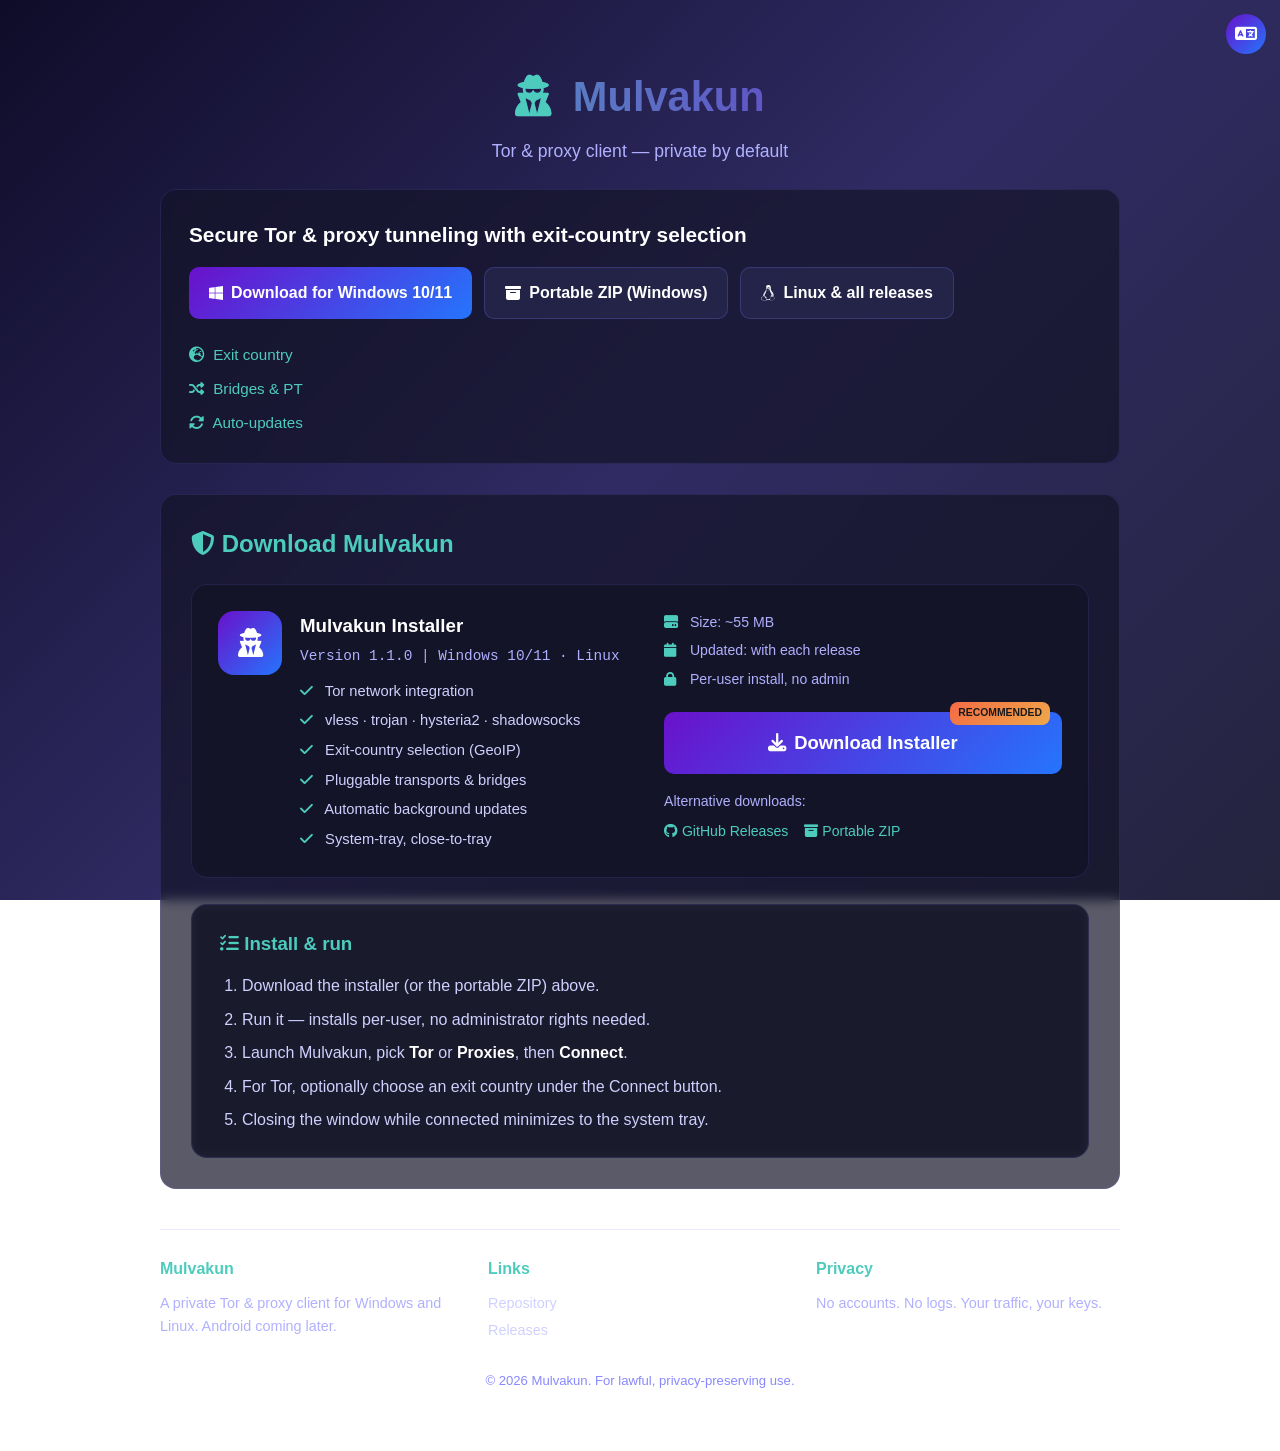
==== docs/index.html @ c649907e "Add files via upload" ====
<!DOCTYPE html>
<html lang="en">
<head>
    <meta charset="UTF-8">
    <meta name="viewport" content="width=device-width, initial-scale=1.0">
    <title>Mulvakun — Tor + Proxy VPN</title>
    <meta name="description" content="Mulvakun — a fast, private Tor and proxy client for Windows and Linux.">

    <!-- Google Translate -->
    <script type="text/javascript" src="https://translate.google.com/translate_a/element.js?cb=googleTranslateElementInit"></script>

    <link rel="stylesheet" href="https://cdnjs.cloudflare.com/ajax/libs/font-awesome/6.4.0/css/all.min.css">
    <link rel="stylesheet" href="css/style.css">

    <link rel="preconnect" href="https://translate.google.com">
    <link rel="preconnect" href="https://cdnjs.cloudflare.com">
</head>
<body>
    <!-- Google Translate widget -->
    <div class="translate-container">
        <div id="google_translate_element"></div>
        <button class="translate-btn" title="Translate / Переводчик">
            <i class="fas fa-language"></i>
        </button>
    </div>

    <div class="container">
        <header>
            <h1><i class="fas fa-user-secret"></i> Mulvakun</h1>
            <p class="subtitle">Tor &amp; proxy client — private by default</p>
        </header>

        <main>
            <!-- Download banner -->
            <div class="download-banner">
                <div class="banner-content">
                    <div class="banner-text">
                        <h3>Secure Tor &amp; proxy tunneling with exit-country selection</h3>
                        <div class="download-buttons">
                            <a class="dl-btn" href="https://github.com/Alehlomil/iusbdolsdbnojurbuisdkvnifhgu6rdsdbnfhn6e/releases/latest/download/mulvakun-setup.exe">
                                <i class="fab fa-windows"></i> Download for Windows 10/11
                            </a>
                            <a class="dl-btn secondary" href="https://github.com/Alehlomil/iusbdolsdbnojurbuisdkvnifhgu6rdsdbnfhn6e/releases/latest/download/mulvakun-portable.zip">
                                <i class="fas fa-box-archive"></i> Portable ZIP (Windows)
                            </a>
                            <a class="dl-btn secondary" href="https://github.com/Alehlomil/iusbdolsdbnojurbuisdkvnifhgu6rdsdbnfhn6e/releases">
                                <i class="fab fa-linux"></i> Linux &amp; all releases
                            </a>
                        </div>
                    </div>
                    <div class="banner-features">
                        <span><i class="fas fa-earth-europe"></i> Exit country</span>
                        <span><i class="fas fa-shuffle"></i> Bridges &amp; PT</span>
                        <span><i class="fas fa-rotate"></i> Auto-updates</span>
                    </div>
                </div>
            </div>

            <!-- Feature / download card -->
            <div class="download-section">
                <h2><i class="fas fa-shield-halved"></i> Download Mulvakun</h2>
                <div class="download-card">
                    <div class="app-info">
                        <div class="app-icon"><i class="fas fa-user-secret"></i></div>
                        <div class="app-details">
                            <h3>Mulvakun Installer</h3>
                            <div class="version">Version 1.1.0 | Windows 10/11 · Linux</div>
                            <ul class="feature-list">
                                <li><i class="fas fa-check"></i> Tor network integration</li>
                                <li><i class="fas fa-check"></i> vless · trojan · hysteria2 · shadowsocks</li>
                                <li><i class="fas fa-check"></i> Exit-country selection (GeoIP)</li>
                                <li><i class="fas fa-check"></i> Pluggable transports &amp; bridges</li>
                                <li><i class="fas fa-check"></i> Automatic background updates</li>
                                <li><i class="fas fa-check"></i> System-tray, close-to-tray</li>
                            </ul>
                        </div>
                    </div>
                    <div class="download-action">
                        <div class="file-info">
                            <span><i class="fas fa-hdd"></i> Size: ~55 MB</span>
                            <span><i class="fas fa-calendar"></i> Updated: with each release</span>
                            <span><i class="fas fa-lock"></i> Per-user install, no admin</span>
                        </div>
                        <a class="dl-btn big" href="https://github.com/Alehlomil/iusbdolsdbnojurbuisdkvnifhgu6rdsdbnfhn6e/releases/latest/download/mulvakun-setup.exe">
                            <i class="fas fa-download"></i> Download Installer
                            <span class="badge">RECOMMENDED</span>
                        </a>
                        <div class="alternative-downloads">
                            <span>Alternative downloads:</span>
                            <div class="alt-links">
                                <a href="https://github.com/Alehlomil/iusbdolsdbnojurbuisdkvnifhgu6rdsdbnfhn6e/releases"><i class="fab fa-github"></i> GitHub Releases</a>
                                <a href="https://github.com/Alehlomil/iusbdolsdbnojurbuisdkvnifhgu6rdsdbnfhn6e/releases/latest/download/mulvakun-portable.zip"><i class="fas fa-box-archive"></i> Portable ZIP</a>
                            </div>
                        </div>
                    </div>
                </div>

                <!-- Instructions -->
                <div class="instructions">
                    <h3><i class="fas fa-list-check"></i> Install &amp; run</h3>
                    <ol>
                        <li>Download the installer (or the portable ZIP) above.</li>
                        <li>Run it — installs per-user, no administrator rights needed.</li>
                        <li>Launch Mulvakun, pick <b>Tor</b> or <b>Proxies</b>, then <b>Connect</b>.</li>
                        <li>For Tor, optionally choose an exit country under the Connect button.</li>
                        <li>Closing the window while connected minimizes to the system tray.</li>
                    </ol>
                </div>
            </div>
        </main>

        <footer>
            <div class="footer-content">
                <div class="footer-section">
                    <h4>Mulvakun</h4>
                    <p>A private Tor &amp; proxy client for Windows and Linux. Android coming later.</p>
                </div>
                <div class="footer-section">
                    <h4>Links</h4>
                    <a href="https://github.com/Alehlomil/iusbdolsdbnojurbuisdkvnifhgu6rdsdbnfhn6e">Repository</a>
                    <a href="https://github.com/Alehlomil/iusbdolsdbnojurbuisdkvnifhgu6rdsdbnfhn6e/releases">Releases</a>
                </div>
                <div class="footer-section">
                    <h4>Privacy</h4>
                    <p>No accounts. No logs. Your traffic, your keys.</p>
                </div>
            </div>
            <div class="footer-bottom">
                <p>&copy; 2026 Mulvakun. For lawful, privacy-preserving use.</p>
            </div>
        </footer>
    </div>

    <script>
        function googleTranslateElementInit() {
            new google.translate.TranslateElement(
                { pageLanguage: 'en', layout: google.translate.TranslateElement.InlineLayout.SIMPLE },
                'google_translate_element');
        }
        document.querySelector('.translate-btn').addEventListener('click', function () {
            var el = document.getElementById('google_translate_element');
            el.style.display = (el.style.display === 'block') ? 'none' : 'block';
        });
    </script>
</body>
</html>
---- docs/css/style.css ----
/* Mulvakun landing page. Palette mirrors the sibling Tor-app site: deep-purple
   gradient background, teal (#4dccbd) + violet (#6a11cb/#2575fc) accents. */

* { margin: 0; padding: 0; box-sizing: border-box; }

body {
    font-family: 'Segoe UI', Tahoma, Geneva, Verdana, sans-serif;
    background: linear-gradient(135deg, #0f0c29 0%, #302b63 50%, #24243e 100%);
    background-attachment: fixed;
    color: #f0f0f0;
    min-height: 100vh;
    line-height: 1.6;
}

.container { max-width: 1000px; margin: 0 auto; padding: 24px 20px 60px; }

/* Header */
header { text-align: center; padding: 40px 0 24px; }
header h1 {
    font-size: 2.6rem;
    background: linear-gradient(90deg, #4dccbd, #6a11cb);
    -webkit-background-clip: text;
    background-clip: text;
    -webkit-text-fill-color: transparent;
    color: transparent;
}
header h1 i { -webkit-text-fill-color: #4dccbd; margin-right: 10px; }
.subtitle { color: #b0b0ff; font-size: 1.1rem; margin-top: 6px; }

/* Google Translate widget */
.translate-container { position: fixed; top: 14px; right: 14px; z-index: 999; display: flex; align-items: center; gap: 8px; }
#google_translate_element { display: none; background: rgba(20,20,40,0.95); padding: 6px; border-radius: 8px; }
.translate-btn {
    background: linear-gradient(135deg, #6a11cb 0%, #2575fc 100%);
    color: #fff; border: none; width: 40px; height: 40px; border-radius: 50%;
    cursor: pointer; font-size: 1.1rem;
}

/* Cards / panels shared look */
.download-banner, .download-section, .instructions, .download-card {
    background: rgba(20, 20, 40, 0.7);
    border: 1px solid rgba(120, 120, 255, 0.15);
    border-radius: 16px;
    backdrop-filter: blur(6px);
}

/* Download banner */
.download-banner { padding: 28px; margin-bottom: 30px; }
.banner-content { display: flex; justify-content: space-between; align-items: center; gap: 24px; flex-wrap: wrap; }
.banner-text h3 { color: #ffffff; font-size: 1.3rem; margin-bottom: 16px; }
.download-buttons { display: flex; flex-wrap: wrap; gap: 12px; }
.banner-features { display: flex; flex-direction: column; gap: 10px; color: #4dccbd; font-size: 0.95rem; }
.banner-features i { width: 20px; }

/* Buttons */
.dl-btn {
    display: inline-flex; align-items: center; gap: 8px;
    background: linear-gradient(135deg, #6a11cb 0%, #2575fc 100%);
    color: #fff; text-decoration: none;
    padding: 12px 20px; border-radius: 10px; font-weight: 600;
    transition: transform 0.15s ease, box-shadow 0.15s ease;
    position: relative;
}
.dl-btn:hover { transform: translateY(-2px); box-shadow: 0 8px 24px rgba(106,17,203,0.4); }
.dl-btn.secondary { background: rgba(40, 40, 80, 0.7); border: 1px solid rgba(120,120,255,0.25); }
.dl-btn.big { font-size: 1.15rem; padding: 16px 28px; width: 100%; justify-content: center; margin-top: 14px; }
.dl-btn .badge {
    position: absolute; top: -10px; right: 12px;
    background: linear-gradient(135deg, #f46b45 0%, #eea849 100%);
    color: #1a1a1a; font-size: 0.65rem; font-weight: 700;
    padding: 3px 8px; border-radius: 8px;
}

/* Section headings */
.download-section { padding: 30px; margin-bottom: 30px; }
.download-section > h2 { color: #4dccbd; margin-bottom: 20px; font-size: 1.5rem; }

/* Download card */
.download-card { display: flex; gap: 28px; padding: 26px; flex-wrap: wrap; }
.app-info { display: flex; gap: 18px; flex: 1 1 320px; }
.app-icon {
    width: 64px; height: 64px; flex-shrink: 0;
    display: flex; align-items: center; justify-content: center;
    font-size: 1.8rem; color: #fff;
    background: linear-gradient(135deg, #6a11cb 0%, #2575fc 100%);
    border-radius: 16px;
}
.app-details h3 { color: #fff; margin-bottom: 4px; }
.version { color: #b0b0ff; font-size: 0.9rem; margin-bottom: 12px; font-family: 'Courier New', monospace; }
.feature-list { list-style: none; display: grid; gap: 6px; }
.feature-list li { color: #d0d0ff; font-size: 0.92rem; }
.feature-list i { color: #4dccbd; margin-right: 8px; }

.download-action { flex: 1 1 300px; display: flex; flex-direction: column; }
.file-info { display: flex; flex-direction: column; gap: 6px; color: #b0b0ff; font-size: 0.88rem; margin-bottom: 8px; }
.file-info i { color: #4dccbd; margin-right: 6px; width: 16px; }

.alternative-downloads { margin-top: 16px; color: #b0b0ff; font-size: 0.88rem; }
.alt-links { display: flex; gap: 16px; margin-top: 8px; flex-wrap: wrap; }
.alt-links a { color: #4dccbd; text-decoration: none; }
.alt-links a:hover { text-decoration: underline; }

/* Instructions */
.instructions { padding: 24px 28px; margin-top: 26px; }
.instructions h3 { color: #4dccbd; margin-bottom: 14px; }
.instructions ol { padding-left: 22px; display: grid; gap: 8px; color: #d0d0ff; }
.instructions b { color: #fff; }

/* Footer */
footer { margin-top: 40px; border-top: 1px solid rgba(120,120,255,0.15); padding-top: 26px; }
.footer-content { display: flex; justify-content: space-between; gap: 24px; flex-wrap: wrap; }
.footer-section { flex: 1 1 220px; }
.footer-section h4 { color: #4dccbd; margin-bottom: 10px; }
.footer-section p { color: #b0b0ff; font-size: 0.9rem; }
.footer-section a { display: block; color: #d0d0ff; text-decoration: none; font-size: 0.9rem; margin-bottom: 4px; }
.footer-section a:hover { color: #4dccbd; }
.footer-bottom { text-align: center; color: #8888ff; font-size: 0.82rem; margin-top: 24px; }

@media (max-width: 640px) {
    header h1 { font-size: 2rem; }
    .banner-content { flex-direction: column; align-items: flex-start; }
}
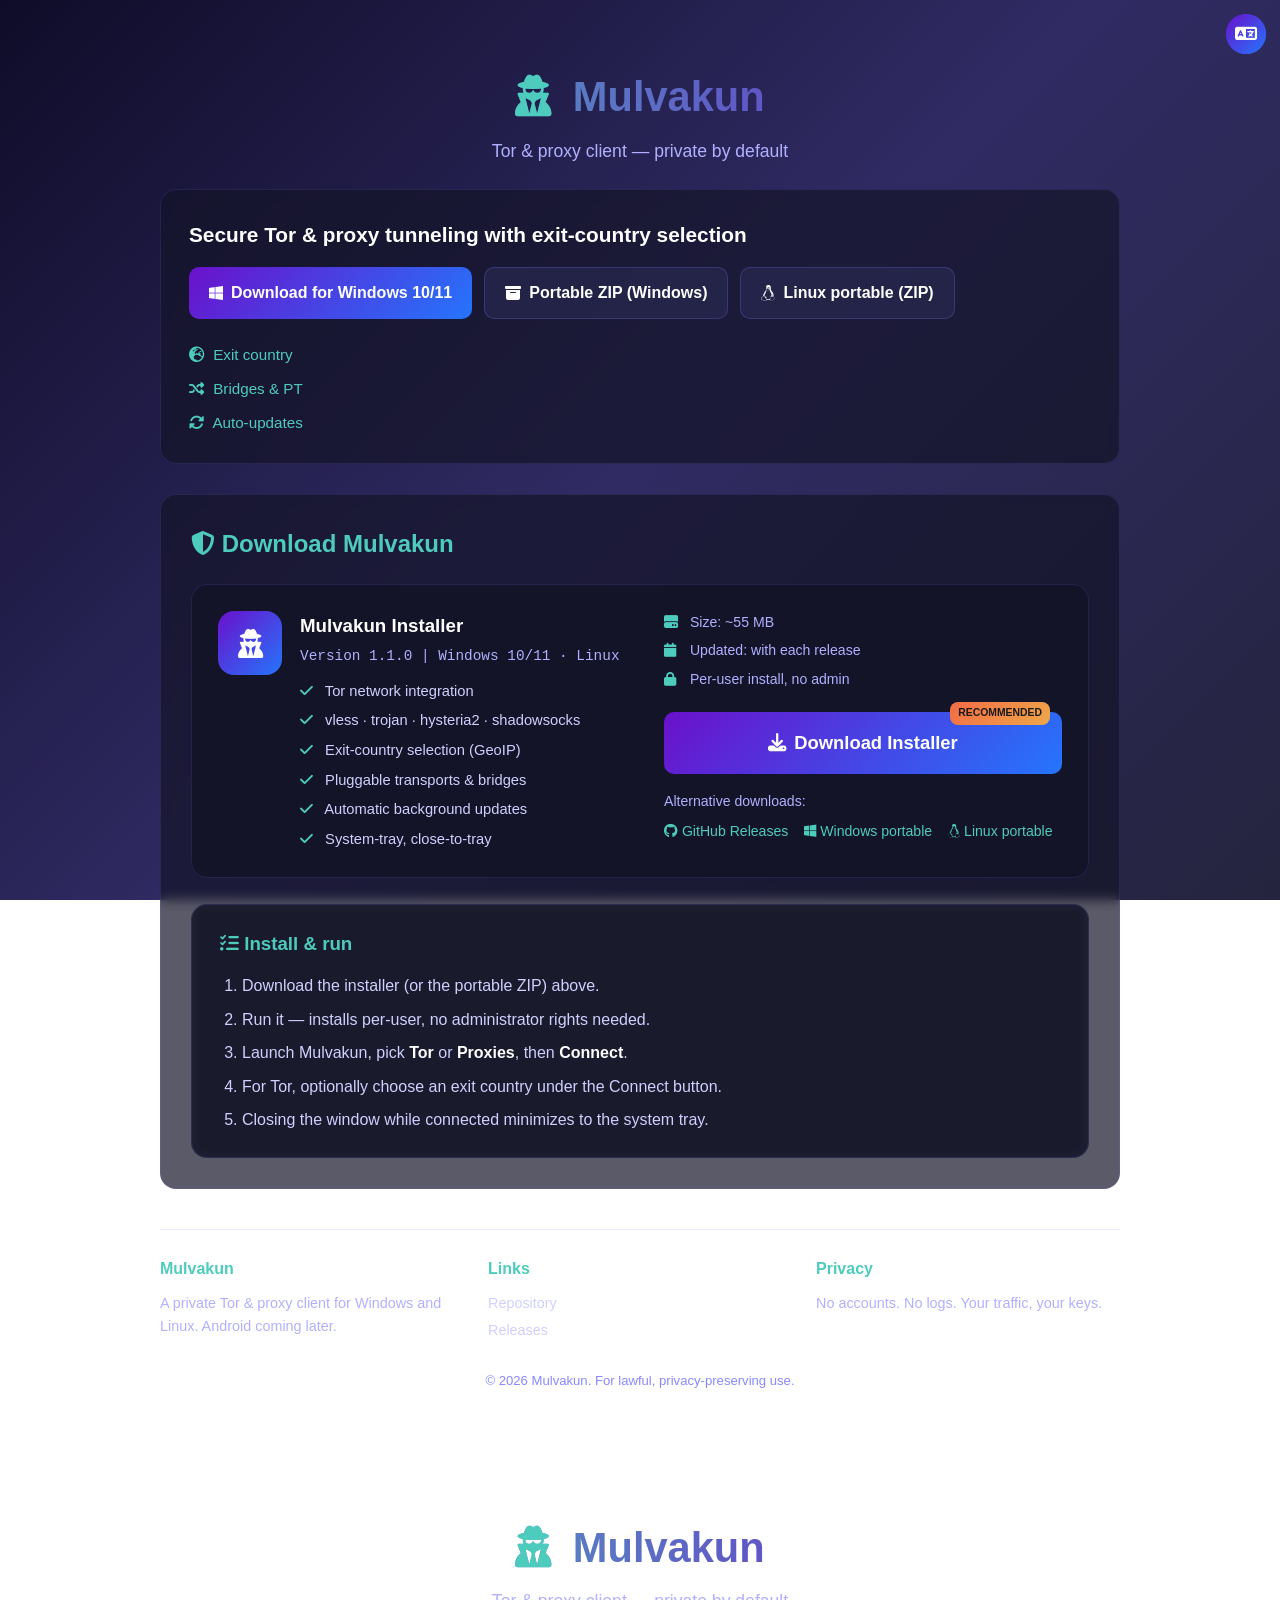
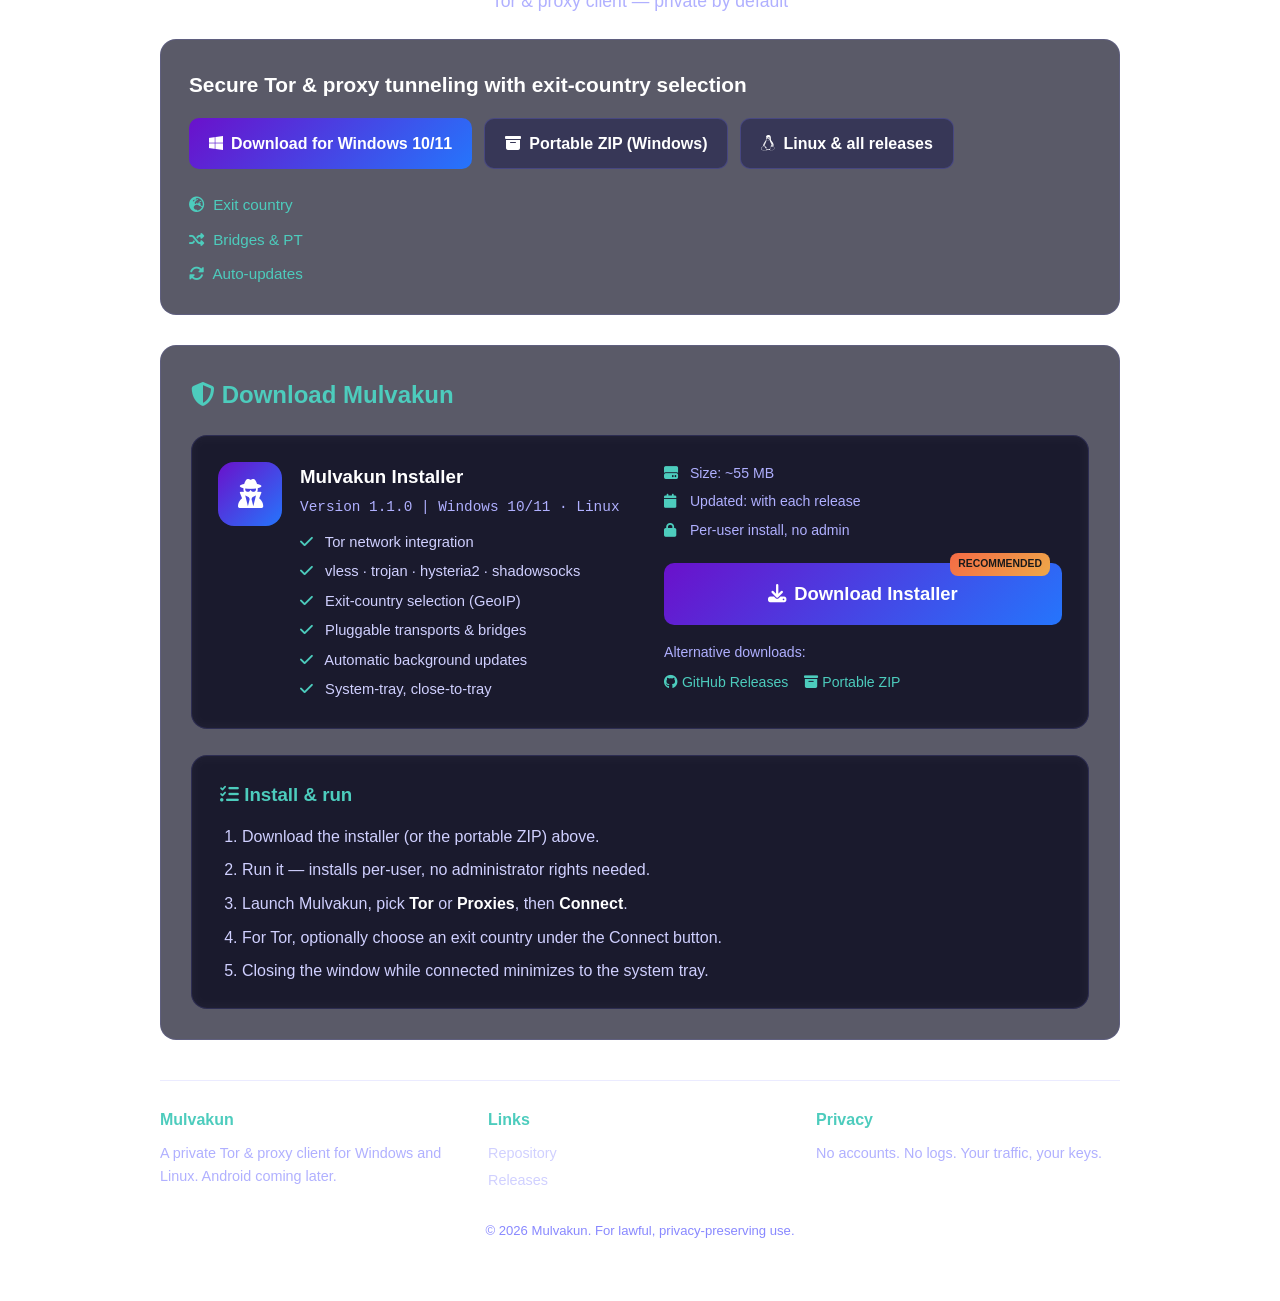
==== commit eee8a29b: "Update index.html" ====
--- a/docs/index.html
+++ b/docs/index.html
@@ -1,4 +1,12 @@
 <!DOCTYPE html>
+<html lang="en">
+<head>
+    <meta charset="UTF-8">
+    <meta name="viewport" content="width=device-width, initial-scale=1.0">
+    <title>Mulvakun — Tor + Proxy VPN</title>
+    <meta name="description" content="Mulvakun — a fast, private Tor and proxy client for Windows and Linux.">
+
+    <!-- Google Translate --><!DOCTYPE html>
 <html lang="en">
 <head>
     <meta charset="UTF-8">
@@ -37,14 +45,14 @@
                     <div class="banner-text">
                         <h3>Secure Tor &amp; proxy tunneling with exit-country selection</h3>
                         <div class="download-buttons">
-                            <a class="dl-btn" href="https://github.com/Alehlomil/iusbdolsdbnojurbuisdkvnifhgu6rdsdbnfhn6e/releases/latest/download/mulvakun-setup.exe">
+                            <a class="dl-btn" href="https://github.com/Alehlomil/jmhghngfbvvgbhnjmjhkjbnjkhgcfhghcfxhgjhjhfghjgjhghhxfghfhmvm-hmbn-mb-jhhhfghgxfvhb/releases/latest/download/mulvakun-setup.exe">
                                 <i class="fab fa-windows"></i> Download for Windows 10/11
                             </a>
-                            <a class="dl-btn secondary" href="https://github.com/Alehlomil/iusbdolsdbnojurbuisdkvnifhgu6rdsdbnfhn6e/releases/latest/download/mulvakun-portable.zip">
+                            <a class="dl-btn secondary" href="https://github.com/Alehlomil/jmhghngfbvvgbhnjmjhkjbnjkhgcfhghcfxhgjhjhfghjgjhghhxfghfhmvm-hmbn-mb-jhhhfghgxfvhb/releases/latest/download/mulvakun-portable-windows.zip">
                                 <i class="fas fa-box-archive"></i> Portable ZIP (Windows)
                             </a>
-                            <a class="dl-btn secondary" href="https://github.com/Alehlomil/iusbdolsdbnojurbuisdkvnifhgu6rdsdbnfhn6e/releases">
-                                <i class="fab fa-linux"></i> Linux &amp; all releases
+                            <a class="dl-btn secondary" href="https://github.com/Alehlomil/jmhghngfbvvgbhnjmjhkjbnjkhgcfhghcfxhgjhjhfghjgjhghhxfghfhmvm-hmbn-mb-jhhhfghgxfvhb/releases/latest/download/mulvakun-portable-linux.zip">
+                                <i class="fab fa-linux"></i> Linux portable (ZIP)
                             </a>
                         </div>
                     </div>
@@ -81,15 +89,16 @@
                             <span><i class="fas fa-calendar"></i> Updated: with each release</span>
                             <span><i class="fas fa-lock"></i> Per-user install, no admin</span>
                         </div>
-                        <a class="dl-btn big" href="https://github.com/Alehlomil/iusbdolsdbnojurbuisdkvnifhgu6rdsdbnfhn6e/releases/latest/download/mulvakun-setup.exe">
+                        <a class="dl-btn big" href="https://github.com/Alehlomil/jmhghngfbvvgbhnjmjhkjbnjkhgcfhghcfxhgjhjhfghjgjhghhxfghfhmvm-hmbn-mb-jhhhfghgxfvhb/releases/latest/download/mulvakun-setup.exe">
                             <i class="fas fa-download"></i> Download Installer
                             <span class="badge">RECOMMENDED</span>
                         </a>
                         <div class="alternative-downloads">
                             <span>Alternative downloads:</span>
                             <div class="alt-links">
-                                <a href="https://github.com/Alehlomil/iusbdolsdbnojurbuisdkvnifhgu6rdsdbnfhn6e/releases"><i class="fab fa-github"></i> GitHub Releases</a>
-                                <a href="https://github.com/Alehlomil/iusbdolsdbnojurbuisdkvnifhgu6rdsdbnfhn6e/releases/latest/download/mulvakun-portable.zip"><i class="fas fa-box-archive"></i> Portable ZIP</a>
+                                <a href="https://github.com/Alehlomil/jmhghngfbvvgbhnjmjhkjbnjkhgcfhghcfxhgjhjhfghjgjhghhxfghfhmvm-hmbn-mb-jhhhfghgxfvhb/releases"><i class="fab fa-github"></i> GitHub Releases</a>
+                                <a href="https://github.com/Alehlomil/jmhghngfbvvgbhnjmjhkjbnjkhgcfhghcfxhgjhjhfghjgjhghhxfghfhmvm-hmbn-mb-jhhhfghgxfvhb/releases/latest/download/mulvakun-portable-windows.zip"><i class="fab fa-windows"></i> Windows portable</a>
+                                <a href="https://github.com/Alehlomil/jmhghngfbvvgbhnjmjhkjbnjkhgcfhghcfxhgjhjhfghjgjhghhxfghfhmvm-hmbn-mb-jhhhfghgxfvhb/releases/latest/download/mulvakun-portable-linux.zip"><i class="fab fa-linux"></i> Linux portable</a>
                             </div>
                         </div>
                     </div>
@@ -117,8 +126,8 @@
                 </div>
                 <div class="footer-section">
                     <h4>Links</h4>
-                    <a href="https://github.com/Alehlomil/iusbdolsdbnojurbuisdkvnifhgu6rdsdbnfhn6e">Repository</a>
-                    <a href="https://github.com/Alehlomil/iusbdolsdbnojurbuisdkvnifhgu6rdsdbnfhn6e/releases">Releases</a>
+                    <a href="https://github.com/Alehlomil/jmhghngfbvvgbhnjmjhkjbnjkhgcfhghcfxhgjhjhfghjgjhghhxfghfhmvm-hmbn-mb-jhhhfghgxfvhb">Repository</a>
+                    <a href="https://github.com/Alehlomil/jmhghngfbvvgbhnjmjhkjbnjkhgcfhghcfxhgjhjhfghjgjhghhxfghfhmvm-hmbn-mb-jhhhfghgxfvhb/releases">Releases</a>
                 </div>
                 <div class="footer-section">
                     <h4>Privacy</h4>
@@ -144,3 +153,141 @@
     </script>
 </body>
 </html>
+
+    <script type="text/javascript" src="https://translate.google.com/translate_a/element.js?cb=googleTranslateElementInit"></script>
+
+    <link rel="stylesheet" href="https://cdnjs.cloudflare.com/ajax/libs/font-awesome/6.4.0/css/all.min.css">
+    <link rel="stylesheet" href="css/style.css">
+
+    <link rel="preconnect" href="https://translate.google.com">
+    <link rel="preconnect" href="https://cdnjs.cloudflare.com">
+</head>
+<body>
+    <!-- Google Translate widget -->
+    <div class="translate-container">
+        <div id="google_translate_element"></div>
+        <button class="translate-btn" title="Translate / Переводчик">
+            <i class="fas fa-language"></i>
+        </button>
+    </div>
+
+    <div class="container">
+        <header>
+            <h1><i class="fas fa-user-secret"></i> Mulvakun</h1>
+            <p class="subtitle">Tor &amp; proxy client — private by default</p>
+        </header>
+
+        <main>
+            <!-- Download banner -->
+            <div class="download-banner">
+                <div class="banner-content">
+                    <div class="banner-text">
+                        <h3>Secure Tor &amp; proxy tunneling with exit-country selection</h3>
+                        <div class="download-buttons">
+                            <a class="dl-btn" href="https://github.com/Alehlomil/jmhghngfbvvgbhnjmjhkjbnjkhgcfhghcfxhgjhjhfghjgjhghhxfghfhmvm-hmbn-mb-jhhhfghgxfvhb/releases/latest/download/mulvakun-setup.exe">
+                                <i class="fab fa-windows"></i> Download for Windows 10/11
+                            </a>
+                            <a class="dl-btn secondary" href="https://github.com/Alehlomil/jmhghngfbvvgbhnjmjhkjbnjkhgcfhghcfxhgjhjhfghjgjhghhxfghfhmvm-hmbn-mb-jhhhfghgxfvhb/releases/latest/download/mulvakun-portable.zip">
+                                <i class="fas fa-box-archive"></i> Portable ZIP (Windows)
+                            </a>
+                            <a class="dl-btn secondary" href="https://github.com/Alehlomil/jmhghngfbvvgbhnjmjhkjbnjkhgcfhghcfxhgjhjhfghjgjhghhxfghfhmvm-hmbn-mb-jhhhfghgxfvhb/releases">
+                                <i class="fab fa-linux"></i> Linux &amp; all releases
+                            </a>
+                        </div>
+                    </div>
+                    <div class="banner-features">
+                        <span><i class="fas fa-earth-europe"></i> Exit country</span>
+                        <span><i class="fas fa-shuffle"></i> Bridges &amp; PT</span>
+                        <span><i class="fas fa-rotate"></i> Auto-updates</span>
+                    </div>
+                </div>
+            </div>
+
+            <!-- Feature / download card -->
+            <div class="download-section">
+                <h2><i class="fas fa-shield-halved"></i> Download Mulvakun</h2>
+                <div class="download-card">
+                    <div class="app-info">
+                        <div class="app-icon"><i class="fas fa-user-secret"></i></div>
+                        <div class="app-details">
+                            <h3>Mulvakun Installer</h3>
+                            <div class="version">Version 1.1.0 | Windows 10/11 · Linux</div>
+                            <ul class="feature-list">
+                                <li><i class="fas fa-check"></i> Tor network integration</li>
+                                <li><i class="fas fa-check"></i> vless · trojan · hysteria2 · shadowsocks</li>
+                                <li><i class="fas fa-check"></i> Exit-country selection (GeoIP)</li>
+                                <li><i class="fas fa-check"></i> Pluggable transports &amp; bridges</li>
+                                <li><i class="fas fa-check"></i> Automatic background updates</li>
+                                <li><i class="fas fa-check"></i> System-tray, close-to-tray</li>
+                            </ul>
+                        </div>
+                    </div>
+                    <div class="download-action">
+                        <div class="file-info">
+                            <span><i class="fas fa-hdd"></i> Size: ~55 MB</span>
+                            <span><i class="fas fa-calendar"></i> Updated: with each release</span>
+                            <span><i class="fas fa-lock"></i> Per-user install, no admin</span>
+                        </div>
+                        <a class="dl-btn big" href="https://github.com/Alehlomil/jmhghngfbvvgbhnjmjhkjbnjkhgcfhghcfxhgjhjhfghjgjhghhxfghfhmvm-hmbn-mb-jhhhfghgxfvhb/releases/latest/download/mulvakun-setup.exe">
+                            <i class="fas fa-download"></i> Download Installer
+                            <span class="badge">RECOMMENDED</span>
+                        </a>
+                        <div class="alternative-downloads">
+                            <span>Alternative downloads:</span>
+                            <div class="alt-links">
+                                <a href="https://github.com/Alehlomil/jmhghngfbvvgbhnjmjhkjbnjkhgcfhghcfxhgjhjhfghjgjhghhxfghfhmvm-hmbn-mb-jhhhfghgxfvhb/releases"><i class="fab fa-github"></i> GitHub Releases</a>
+                                <a href="https://github.com/Alehlomil/jmhghngfbvvgbhnjmjhkjbnjkhgcfhghcfxhgjhjhfghjgjhghhxfghfhmvm-hmbn-mb-jhhhfghgxfvhb/releases/latest/download/mulvakun-portable.zip"><i class="fas fa-box-archive"></i> Portable ZIP</a>
+                            </div>
+                        </div>
+                    </div>
+                </div>
+
+                <!-- Instructions -->
+                <div class="instructions">
+                    <h3><i class="fas fa-list-check"></i> Install &amp; run</h3>
+                    <ol>
+                        <li>Download the installer (or the portable ZIP) above.</li>
+                        <li>Run it — installs per-user, no administrator rights needed.</li>
+                        <li>Launch Mulvakun, pick <b>Tor</b> or <b>Proxies</b>, then <b>Connect</b>.</li>
+                        <li>For Tor, optionally choose an exit country under the Connect button.</li>
+                        <li>Closing the window while connected minimizes to the system tray.</li>
+                    </ol>
+                </div>
+            </div>
+        </main>
+
+        <footer>
+            <div class="footer-content">
+                <div class="footer-section">
+                    <h4>Mulvakun</h4>
+                    <p>A private Tor &amp; proxy client for Windows and Linux. Android coming later.</p>
+                </div>
+                <div class="footer-section">
+                    <h4>Links</h4>
+                    <a href="https://github.com/Alehlomil/jmhghngfbvvgbhnjmjhkjbnjkhgcfhghcfxhgjhjhfghjgjhghhxfghfhmvm-hmbn-mb-jhhhfghgxfvhb">Repository</a>
+                    <a href="https://github.com/Alehlomil/jmhghngfbvvgbhnjmjhkjbnjkhgcfhghcfxhgjhjhfghjgjhghhxfghfhmvm-hmbn-mb-jhhhfghgxfvhb/releases">Releases</a>
+                </div>
+                <div class="footer-section">
+                    <h4>Privacy</h4>
+                    <p>No accounts. No logs. Your traffic, your keys.</p>
+                </div>
+            </div>
+            <div class="footer-bottom">
+                <p>&copy; 2026 Mulvakun. For lawful, privacy-preserving use.</p>
+            </div>
+        </footer>
+    </div>
+
+    <script>
+        function googleTranslateElementInit() {
+            new google.translate.TranslateElement(
+                { pageLanguage: 'en', layout: google.translate.TranslateElement.InlineLayout.SIMPLE },
+                'google_translate_element');
+        }
+        document.querySelector('.translate-btn').addEventListener('click', function () {
+            var el = document.getElementById('google_translate_element');
+            el.style.display = (el.style.display === 'block') ? 'none' : 'block';
+        });
+    </script>
+</body>
+</html>
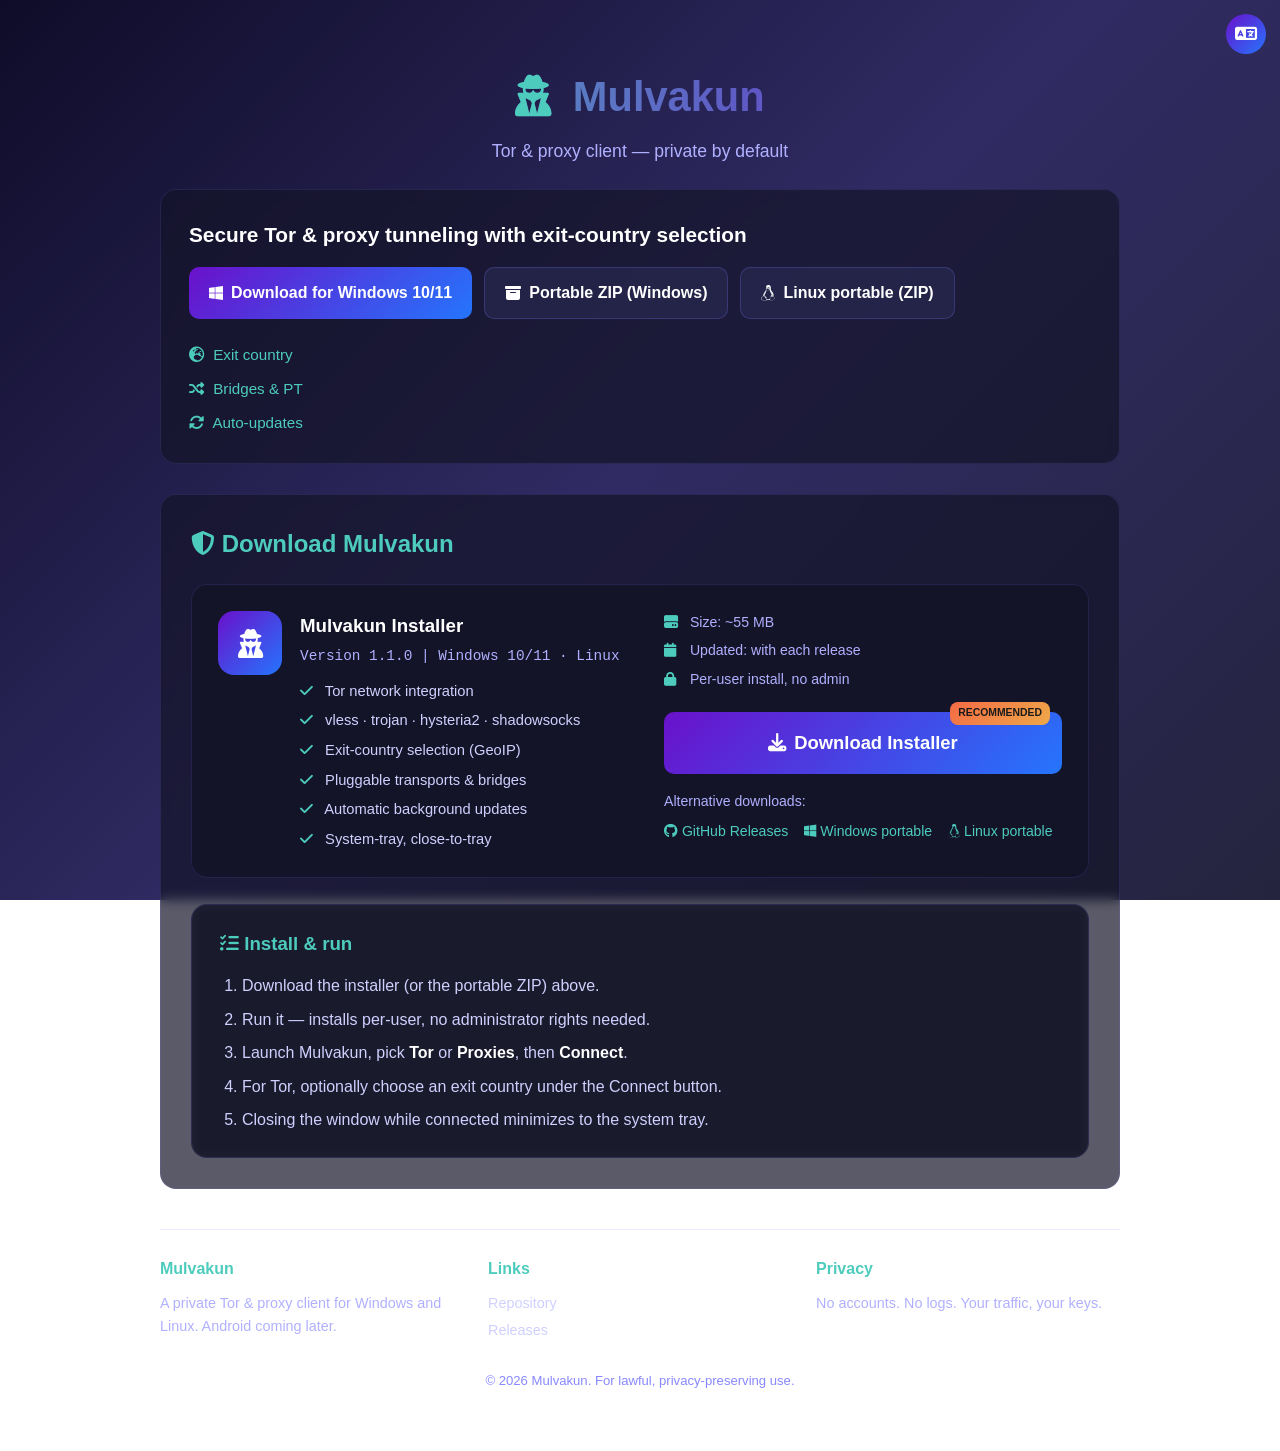
==== commit 483afa52: "Clean up index.html by removing duplicates Removed duplicate HTML structure and unnecessary comments" ====
--- a/docs/index.html
+++ b/docs/index.html
@@ -1,12 +1,4 @@
 <!DOCTYPE html>
-<html lang="en">
-<head>
-    <meta charset="UTF-8">
-    <meta name="viewport" content="width=device-width, initial-scale=1.0">
-    <title>Mulvakun — Tor + Proxy VPN</title>
-    <meta name="description" content="Mulvakun — a fast, private Tor and proxy client for Windows and Linux.">
-
-    <!-- Google Translate --><!DOCTYPE html>
 <html lang="en">
 <head>
     <meta charset="UTF-8">
@@ -153,141 +145,3 @@
     </script>
 </body>
 </html>
-
-    <script type="text/javascript" src="https://translate.google.com/translate_a/element.js?cb=googleTranslateElementInit"></script>
-
-    <link rel="stylesheet" href="https://cdnjs.cloudflare.com/ajax/libs/font-awesome/6.4.0/css/all.min.css">
-    <link rel="stylesheet" href="css/style.css">
-
-    <link rel="preconnect" href="https://translate.google.com">
-    <link rel="preconnect" href="https://cdnjs.cloudflare.com">
-</head>
-<body>
-    <!-- Google Translate widget -->
-    <div class="translate-container">
-        <div id="google_translate_element"></div>
-        <button class="translate-btn" title="Translate / Переводчик">
-            <i class="fas fa-language"></i>
-        </button>
-    </div>
-
-    <div class="container">
-        <header>
-            <h1><i class="fas fa-user-secret"></i> Mulvakun</h1>
-            <p class="subtitle">Tor &amp; proxy client — private by default</p>
-        </header>
-
-        <main>
-            <!-- Download banner -->
-            <div class="download-banner">
-                <div class="banner-content">
-                    <div class="banner-text">
-                        <h3>Secure Tor &amp; proxy tunneling with exit-country selection</h3>
-                        <div class="download-buttons">
-                            <a class="dl-btn" href="https://github.com/Alehlomil/jmhghngfbvvgbhnjmjhkjbnjkhgcfhghcfxhgjhjhfghjgjhghhxfghfhmvm-hmbn-mb-jhhhfghgxfvhb/releases/latest/download/mulvakun-setup.exe">
-                                <i class="fab fa-windows"></i> Download for Windows 10/11
-                            </a>
-                            <a class="dl-btn secondary" href="https://github.com/Alehlomil/jmhghngfbvvgbhnjmjhkjbnjkhgcfhghcfxhgjhjhfghjgjhghhxfghfhmvm-hmbn-mb-jhhhfghgxfvhb/releases/latest/download/mulvakun-portable.zip">
-                                <i class="fas fa-box-archive"></i> Portable ZIP (Windows)
-                            </a>
-                            <a class="dl-btn secondary" href="https://github.com/Alehlomil/jmhghngfbvvgbhnjmjhkjbnjkhgcfhghcfxhgjhjhfghjgjhghhxfghfhmvm-hmbn-mb-jhhhfghgxfvhb/releases">
-                                <i class="fab fa-linux"></i> Linux &amp; all releases
-                            </a>
-                        </div>
-                    </div>
-                    <div class="banner-features">
-                        <span><i class="fas fa-earth-europe"></i> Exit country</span>
-                        <span><i class="fas fa-shuffle"></i> Bridges &amp; PT</span>
-                        <span><i class="fas fa-rotate"></i> Auto-updates</span>
-                    </div>
-                </div>
-            </div>
-
-            <!-- Feature / download card -->
-            <div class="download-section">
-                <h2><i class="fas fa-shield-halved"></i> Download Mulvakun</h2>
-                <div class="download-card">
-                    <div class="app-info">
-                        <div class="app-icon"><i class="fas fa-user-secret"></i></div>
-                        <div class="app-details">
-                            <h3>Mulvakun Installer</h3>
-                            <div class="version">Version 1.1.0 | Windows 10/11 · Linux</div>
-                            <ul class="feature-list">
-                                <li><i class="fas fa-check"></i> Tor network integration</li>
-                                <li><i class="fas fa-check"></i> vless · trojan · hysteria2 · shadowsocks</li>
-                                <li><i class="fas fa-check"></i> Exit-country selection (GeoIP)</li>
-                                <li><i class="fas fa-check"></i> Pluggable transports &amp; bridges</li>
-                                <li><i class="fas fa-check"></i> Automatic background updates</li>
-                                <li><i class="fas fa-check"></i> System-tray, close-to-tray</li>
-                            </ul>
-                        </div>
-                    </div>
-                    <div class="download-action">
-                        <div class="file-info">
-                            <span><i class="fas fa-hdd"></i> Size: ~55 MB</span>
-                            <span><i class="fas fa-calendar"></i> Updated: with each release</span>
-                            <span><i class="fas fa-lock"></i> Per-user install, no admin</span>
-                        </div>
-                        <a class="dl-btn big" href="https://github.com/Alehlomil/jmhghngfbvvgbhnjmjhkjbnjkhgcfhghcfxhgjhjhfghjgjhghhxfghfhmvm-hmbn-mb-jhhhfghgxfvhb/releases/latest/download/mulvakun-setup.exe">
-                            <i class="fas fa-download"></i> Download Installer
-                            <span class="badge">RECOMMENDED</span>
-                        </a>
-                        <div class="alternative-downloads">
-                            <span>Alternative downloads:</span>
-                            <div class="alt-links">
-                                <a href="https://github.com/Alehlomil/jmhghngfbvvgbhnjmjhkjbnjkhgcfhghcfxhgjhjhfghjgjhghhxfghfhmvm-hmbn-mb-jhhhfghgxfvhb/releases"><i class="fab fa-github"></i> GitHub Releases</a>
-                                <a href="https://github.com/Alehlomil/jmhghngfbvvgbhnjmjhkjbnjkhgcfhghcfxhgjhjhfghjgjhghhxfghfhmvm-hmbn-mb-jhhhfghgxfvhb/releases/latest/download/mulvakun-portable.zip"><i class="fas fa-box-archive"></i> Portable ZIP</a>
-                            </div>
-                        </div>
-                    </div>
-                </div>
-
-                <!-- Instructions -->
-                <div class="instructions">
-                    <h3><i class="fas fa-list-check"></i> Install &amp; run</h3>
-                    <ol>
-                        <li>Download the installer (or the portable ZIP) above.</li>
-                        <li>Run it — installs per-user, no administrator rights needed.</li>
-                        <li>Launch Mulvakun, pick <b>Tor</b> or <b>Proxies</b>, then <b>Connect</b>.</li>
-                        <li>For Tor, optionally choose an exit country under the Connect button.</li>
-                        <li>Closing the window while connected minimizes to the system tray.</li>
-                    </ol>
-                </div>
-            </div>
-        </main>
-
-        <footer>
-            <div class="footer-content">
-                <div class="footer-section">
-                    <h4>Mulvakun</h4>
-                    <p>A private Tor &amp; proxy client for Windows and Linux. Android coming later.</p>
-                </div>
-                <div class="footer-section">
-                    <h4>Links</h4>
-                    <a href="https://github.com/Alehlomil/jmhghngfbvvgbhnjmjhkjbnjkhgcfhghcfxhgjhjhfghjgjhghhxfghfhmvm-hmbn-mb-jhhhfghgxfvhb">Repository</a>
-                    <a href="https://github.com/Alehlomil/jmhghngfbvvgbhnjmjhkjbnjkhgcfhghcfxhgjhjhfghjgjhghhxfghfhmvm-hmbn-mb-jhhhfghgxfvhb/releases">Releases</a>
-                </div>
-                <div class="footer-section">
-                    <h4>Privacy</h4>
-                    <p>No accounts. No logs. Your traffic, your keys.</p>
-                </div>
-            </div>
-            <div class="footer-bottom">
-                <p>&copy; 2026 Mulvakun. For lawful, privacy-preserving use.</p>
-            </div>
-        </footer>
-    </div>
-
-    <script>
-        function googleTranslateElementInit() {
-            new google.translate.TranslateElement(
-                { pageLanguage: 'en', layout: google.translate.TranslateElement.InlineLayout.SIMPLE },
-                'google_translate_element');
-        }
-        document.querySelector('.translate-btn').addEventListener('click', function () {
-            var el = document.getElementById('google_translate_element');
-            el.style.display = (el.style.display === 'block') ? 'none' : 'block';
-        });
-    </script>
-</body>
-</html>
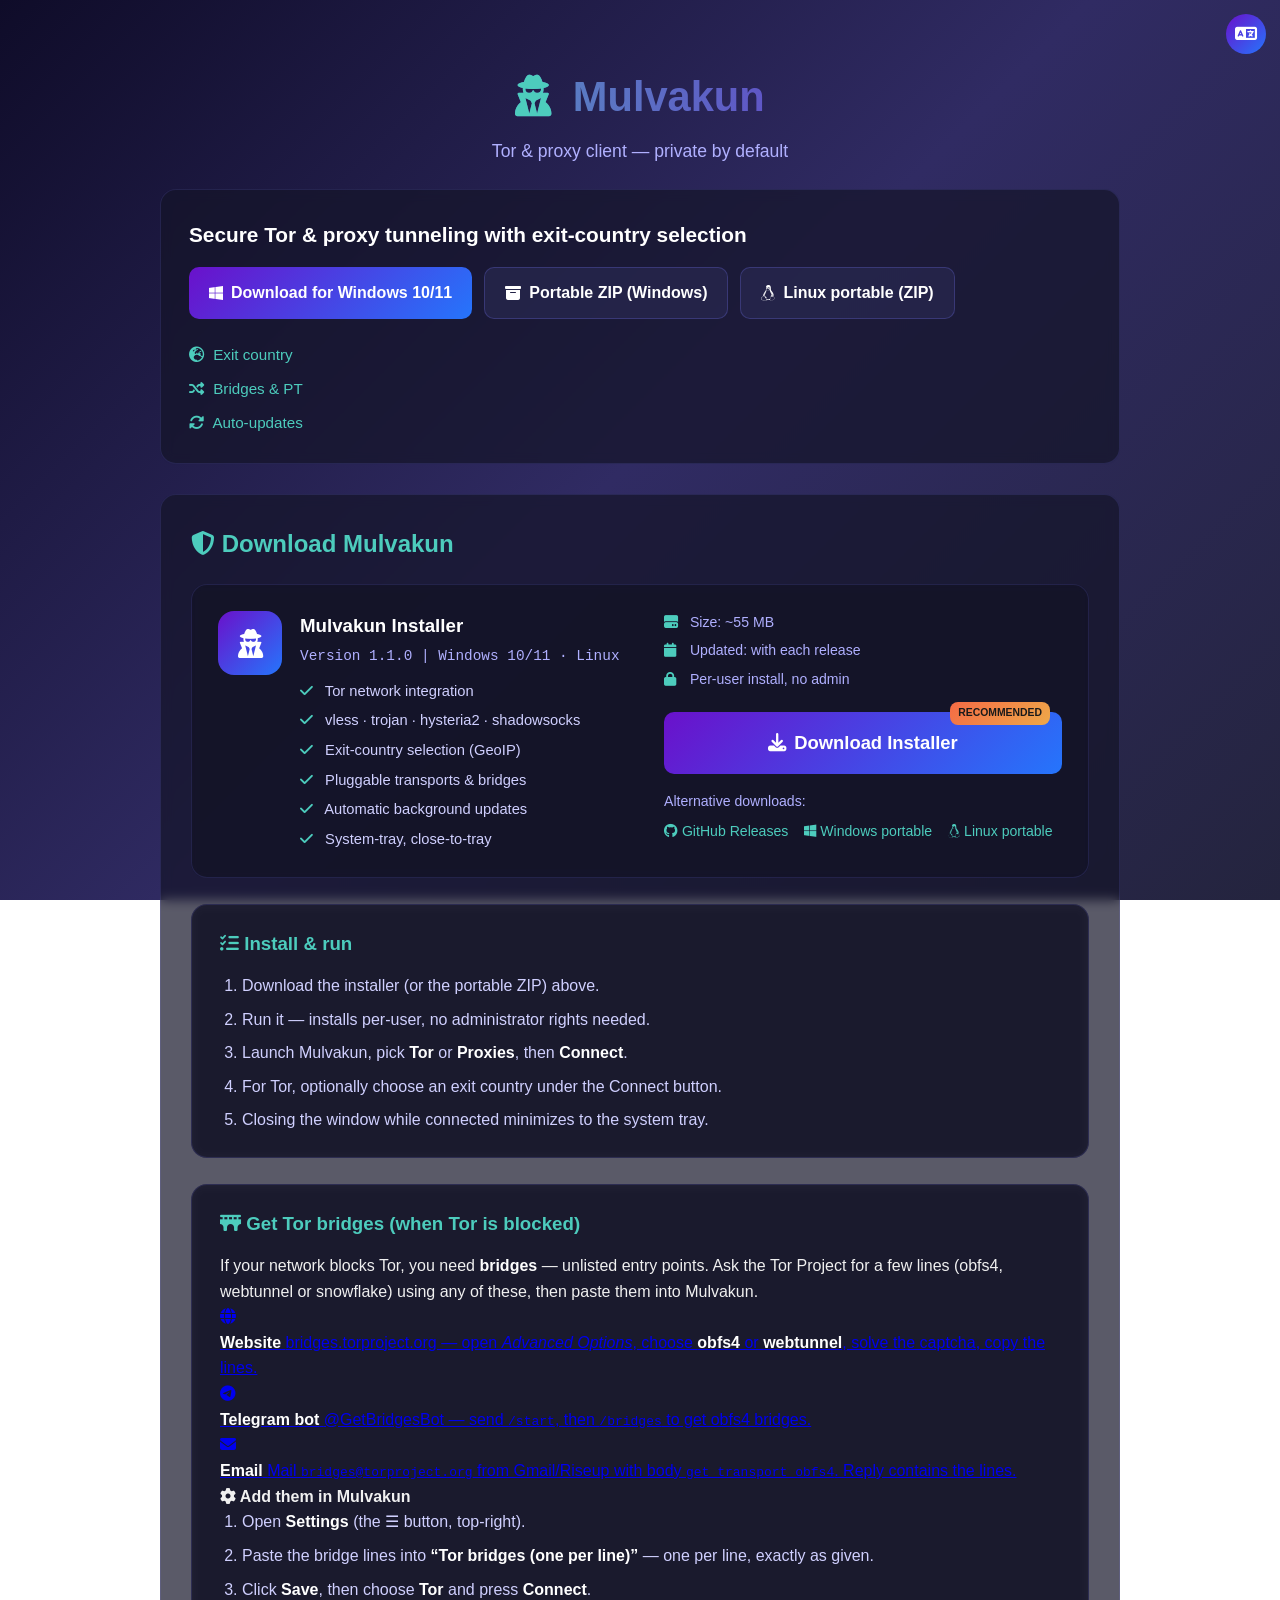
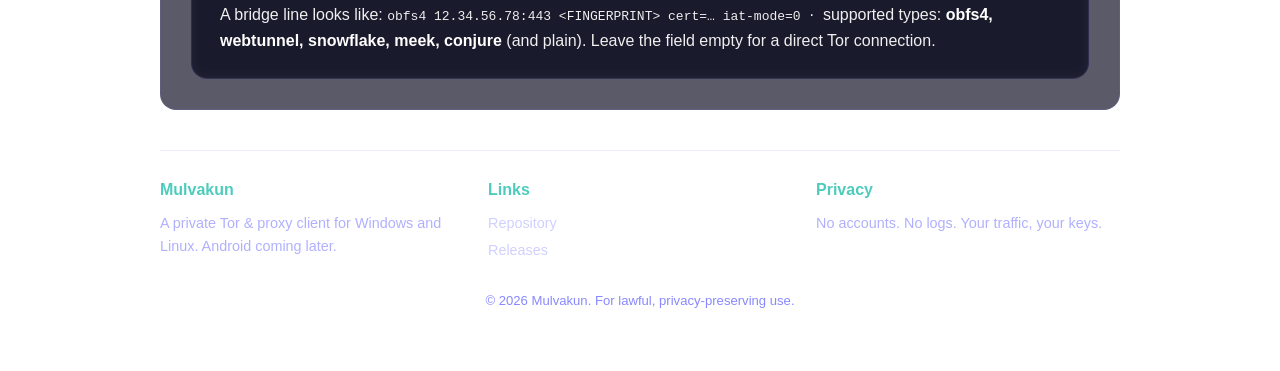
==== commit 3069140a: "Update index.html" ====
--- a/docs/index.html
+++ b/docs/index.html
@@ -37,13 +37,13 @@
                     <div class="banner-text">
                         <h3>Secure Tor &amp; proxy tunneling with exit-country selection</h3>
                         <div class="download-buttons">
-                            <a class="dl-btn" href="https://github.com/Alehlomil/jmhghngfbvvgbhnjmjhkjbnjkhgcfhghcfxhgjhjhfghjgjhghhxfghfhmvm-hmbn-mb-jhhhfghgxfvhb/releases/latest/download/mulvakun-setup.exe">
+                            <a class="dl-btn" data-dl-os="windows" data-dl-asset="mulvakun-setup.exe" href="https://github.com/Alehlomil/jmhghngfbvvgbhnjmjhkjbnjkhgcfhghcfxhgjhjhfghjgjhghhxfghfhmvm-hmbn-mb-jhhhfghgxfvhb/releases/latest/download/mulvakun-setup.exe">
                                 <i class="fab fa-windows"></i> Download for Windows 10/11
                             </a>
-                            <a class="dl-btn secondary" href="https://github.com/Alehlomil/jmhghngfbvvgbhnjmjhkjbnjkhgcfhghcfxhgjhjhfghjgjhghhxfghfhmvm-hmbn-mb-jhhhfghgxfvhb/releases/latest/download/mulvakun-portable-windows.zip">
+                            <a class="dl-btn secondary" data-dl-os="windows" data-dl-asset="mulvakun-portable-windows.zip" href="https://github.com/Alehlomil/jmhghngfbvvgbhnjmjhkjbnjkhgcfhghcfxhgjhjhfghjgjhghhxfghfhmvm-hmbn-mb-jhhhfghgxfvhb/releases/latest/download/mulvakun-portable-windows.zip">
                                 <i class="fas fa-box-archive"></i> Portable ZIP (Windows)
                             </a>
-                            <a class="dl-btn secondary" href="https://github.com/Alehlomil/jmhghngfbvvgbhnjmjhkjbnjkhgcfhghcfxhgjhjhfghjgjhghhxfghfhmvm-hmbn-mb-jhhhfghgxfvhb/releases/latest/download/mulvakun-portable-linux.zip">
+                            <a class="dl-btn secondary" data-dl-os="linux" data-dl-asset="mulvakun-portable-linux.zip" href="https://github.com/Alehlomil/jmhghngfbvvgbhnjmjhkjbnjkhgcfhghcfxhgjhjhfghjgjhghhxfghfhmvm-hmbn-mb-jhhhfghgxfvhb/releases/latest/download/mulvakun-portable-linux.zip">
                                 <i class="fab fa-linux"></i> Linux portable (ZIP)
                             </a>
                         </div>
@@ -64,7 +64,7 @@
                         <div class="app-icon"><i class="fas fa-user-secret"></i></div>
                         <div class="app-details">
                             <h3>Mulvakun Installer</h3>
-                            <div class="version">Version 1.1.0 | Windows 10/11 · Linux</div>
+                            <div class="version" id="app-version">Version 1.1.0 | Windows 10/11 · Linux</div>
                             <ul class="feature-list">
                                 <li><i class="fas fa-check"></i> Tor network integration</li>
                                 <li><i class="fas fa-check"></i> vless · trojan · hysteria2 · shadowsocks</li>
@@ -81,7 +81,7 @@
                             <span><i class="fas fa-calendar"></i> Updated: with each release</span>
                             <span><i class="fas fa-lock"></i> Per-user install, no admin</span>
                         </div>
-                        <a class="dl-btn big" href="https://github.com/Alehlomil/jmhghngfbvvgbhnjmjhkjbnjkhgcfhghcfxhgjhjhfghjgjhghhxfghfhmvm-hmbn-mb-jhhhfghgxfvhb/releases/latest/download/mulvakun-setup.exe">
+                        <a class="dl-btn big" data-dl-os="windows" data-dl-asset="mulvakun-setup.exe" href="https://github.com/Alehlomil/jmhghngfbvvgbhnjmjhkjbnjkhgcfhghcfxhgjhjhfghjgjhghhxfghfhmvm-hmbn-mb-jhhhfghgxfvhb/releases/latest/download/mulvakun-setup.exe">
                             <i class="fas fa-download"></i> Download Installer
                             <span class="badge">RECOMMENDED</span>
                         </a>
@@ -89,8 +89,8 @@
                             <span>Alternative downloads:</span>
                             <div class="alt-links">
                                 <a href="https://github.com/Alehlomil/jmhghngfbvvgbhnjmjhkjbnjkhgcfhghcfxhgjhjhfghjgjhghhxfghfhmvm-hmbn-mb-jhhhfghgxfvhb/releases"><i class="fab fa-github"></i> GitHub Releases</a>
-                                <a href="https://github.com/Alehlomil/jmhghngfbvvgbhnjmjhkjbnjkhgcfhghcfxhgjhjhfghjgjhghhxfghfhmvm-hmbn-mb-jhhhfghgxfvhb/releases/latest/download/mulvakun-portable-windows.zip"><i class="fab fa-windows"></i> Windows portable</a>
-                                <a href="https://github.com/Alehlomil/jmhghngfbvvgbhnjmjhkjbnjkhgcfhghcfxhgjhjhfghjgjhghhxfghfhmvm-hmbn-mb-jhhhfghgxfvhb/releases/latest/download/mulvakun-portable-linux.zip"><i class="fab fa-linux"></i> Linux portable</a>
+                                <a data-dl-os="windows" data-dl-asset="mulvakun-portable-windows.zip" href="https://github.com/Alehlomil/jmhghngfbvvgbhnjmjhkjbnjkhgcfhghcfxhgjhjhfghjgjhghhxfghfhmvm-hmbn-mb-jhhhfghgxfvhb/releases/latest/download/mulvakun-portable-windows.zip"><i class="fab fa-windows"></i> Windows portable</a>
+                                <a data-dl-os="linux" data-dl-asset="mulvakun-portable-linux.zip" href="https://github.com/Alehlomil/jmhghngfbvvgbhnjmjhkjbnjkhgcfhghcfxhgjhjhfghjgjhghhxfghfhmvm-hmbn-mb-jhhhfghgxfvhb/releases/latest/download/mulvakun-portable-linux.zip"><i class="fab fa-linux"></i> Linux portable</a>
                             </div>
                         </div>
                     </div>
@@ -107,6 +107,46 @@
                         <li>Closing the window while connected minimizes to the system tray.</li>
                     </ol>
                 </div>
+
+                <!-- Tor bridges -->
+                <div class="instructions bridges">
+                    <h3><i class="fas fa-bridge"></i> Get Tor bridges (when Tor is blocked)</h3>
+                    <p class="bridges-intro">If your network blocks Tor, you need <b>bridges</b> — unlisted entry points. Ask the Tor Project for a few lines (obfs4, webtunnel or snowflake) using any of these, then paste them into Mulvakun.</p>
+
+                    <div class="bridge-methods">
+                        <a class="bridge-method" href="https://bridges.torproject.org/" target="_blank" rel="noopener">
+                            <i class="fas fa-globe"></i>
+                            <div>
+                                <b>Website</b>
+                                <span>bridges.torproject.org — open <i>Advanced Options</i>, choose <b>obfs4</b> or <b>webtunnel</b>, solve the captcha, copy the lines.</span>
+                            </div>
+                        </a>
+                        <a class="bridge-method" href="https://t.me/GetBridgesBot" target="_blank" rel="noopener">
+                            <i class="fab fa-telegram"></i>
+                            <div>
+                                <b>Telegram bot</b>
+                                <span>@GetBridgesBot — send <code>/start</code>, then <code>/bridges</code> to get obfs4 bridges.</span>
+                            </div>
+                        </a>
+                        <a class="bridge-method" href="mailto:bridges@torproject.org?subject=get%20bridges&amp;body=get%20transport%20obfs4" target="_blank" rel="noopener">
+                            <i class="fas fa-envelope"></i>
+                            <div>
+                                <b>Email</b>
+                                <span>Mail <code>bridges@torproject.org</code> from Gmail/Riseup with body <code>get transport obfs4</code>. Reply contains the lines.</span>
+                            </div>
+                        </a>
+                    </div>
+
+                    <h4 class="bridges-sub"><i class="fas fa-gear"></i> Add them in Mulvakun</h4>
+                    <ol>
+                        <li>Open <b>Settings</b> (the ☰ button, top-right).</li>
+                        <li>Paste the bridge lines into <b>“Tor bridges (one per line)”</b> — one per line, exactly as given.</li>
+                        <li>Click <b>Save</b>, then choose <b>Tor</b> and press <b>Connect</b>.</li>
+                    </ol>
+                    <p class="bridges-note">A bridge line looks like:
+                        <code>obfs4 12.34.56.78:443 &lt;FINGERPRINT&gt; cert=… iat-mode=0</code>
+                        &nbsp;·&nbsp; supported types: <b>obfs4, webtunnel, snowflake, meek, conjure</b> (and plain). Leave the field empty for a direct Tor connection.</p>
+                </div>
             </div>
         </main>
 
@@ -133,6 +173,73 @@
     </div>
 
     <script>
+        // Resolve download links from GitHub Releases by RELEASE NAME, not by tag
+        // or the "latest" pointer. A release is ours when its name contains
+        // "mulvakun", a version token (v1.2 / 1.2.0), an OS token
+        // (windows/linux/android) — a release with no OS token counts for every
+        // platform — and, optionally, "crit". For each button (data-dl-os +
+        // data-dl-asset) we pick the HIGHEST-version applicable release that
+        // actually carries that (versionless) asset and point the link at it.
+        // The hard-coded latest/download hrefs remain as a no-JS fallback.
+        (function () {
+            var REPO = "Alehlomil/jmhghngfbvvgbhnjmjhkjbnjkhgcfhghcfxhgjhjhfghjgjhghhxfghfhmvm-hmbn-mb-jhhhfghgxfvhb";
+            var OS_TOKENS = ["windows", "linux", "android"];
+
+            function parseName(name) {
+                var low = (name || "").toLowerCase();
+                if (low.indexOf("mulvakun") === -1) return null;
+                var os = null, ver = null;
+                low.split(/\s+/).forEach(function (t) {
+                    if (OS_TOKENS.indexOf(t) !== -1) { os = t; return; }
+                    var m = t.match(/^v?(\d+(?:\.\d+)*)$/);
+                    if (m && !ver) ver = m[1];
+                });
+                if (!ver) return null;
+                return { os: os, ver: ver };
+            }
+            function vercmp(a, b) {
+                var pa = a.split("."), pb = b.split(".");
+                var n = Math.max(pa.length, pb.length);
+                for (var i = 0; i < n; i++) {
+                    var x = parseInt(pa[i] || "0", 10), y = parseInt(pb[i] || "0", 10);
+                    if (x !== y) return x < y ? -1 : 1;
+                }
+                return 0;
+            }
+
+            fetch("https://api.github.com/repos/" + REPO + "/releases?per_page=30", {
+                headers: { "Accept": "application/vnd.github+json" }
+            }).then(function (r) { return r.ok ? r.json() : Promise.reject(r.status); })
+              .then(function (rels) {
+                if (!Array.isArray(rels)) return;
+                var newestVer = null;
+
+                document.querySelectorAll("[data-dl-asset]").forEach(function (el) {
+                    var wantOs = el.getAttribute("data-dl-os");
+                    var wantAsset = el.getAttribute("data-dl-asset");
+                    var best = null, bestVer = null;
+                    rels.forEach(function (rel) {
+                        if (rel.draft) return;
+                        var info = parseName(rel.name || rel.tag_name);
+                        if (!info) return;
+                        if (info.os && info.os !== wantOs) return;        // other platform
+                        var asset = (rel.assets || []).find(function (a) { return a.name === wantAsset; });
+                        if (!asset) return;                                // asset not on this release
+                        if (!bestVer || vercmp(info.ver, bestVer) > 0) { best = asset; bestVer = info.ver; }
+                    });
+                    if (best) {
+                        el.href = best.browser_download_url;
+                        if (!newestVer || vercmp(bestVer, newestVer) > 0) newestVer = bestVer;
+                    }
+                });
+
+                if (newestVer) {
+                    var v = document.getElementById("app-version");
+                    if (v) v.textContent = "Version " + newestVer + " | Windows 10/11 · Linux";
+                }
+            }).catch(function () { /* keep the fallback latest/download hrefs */ });
+        })();
+
         function googleTranslateElementInit() {
             new google.translate.TranslateElement(
                 { pageLanguage: 'en', layout: google.translate.TranslateElement.InlineLayout.SIMPLE },
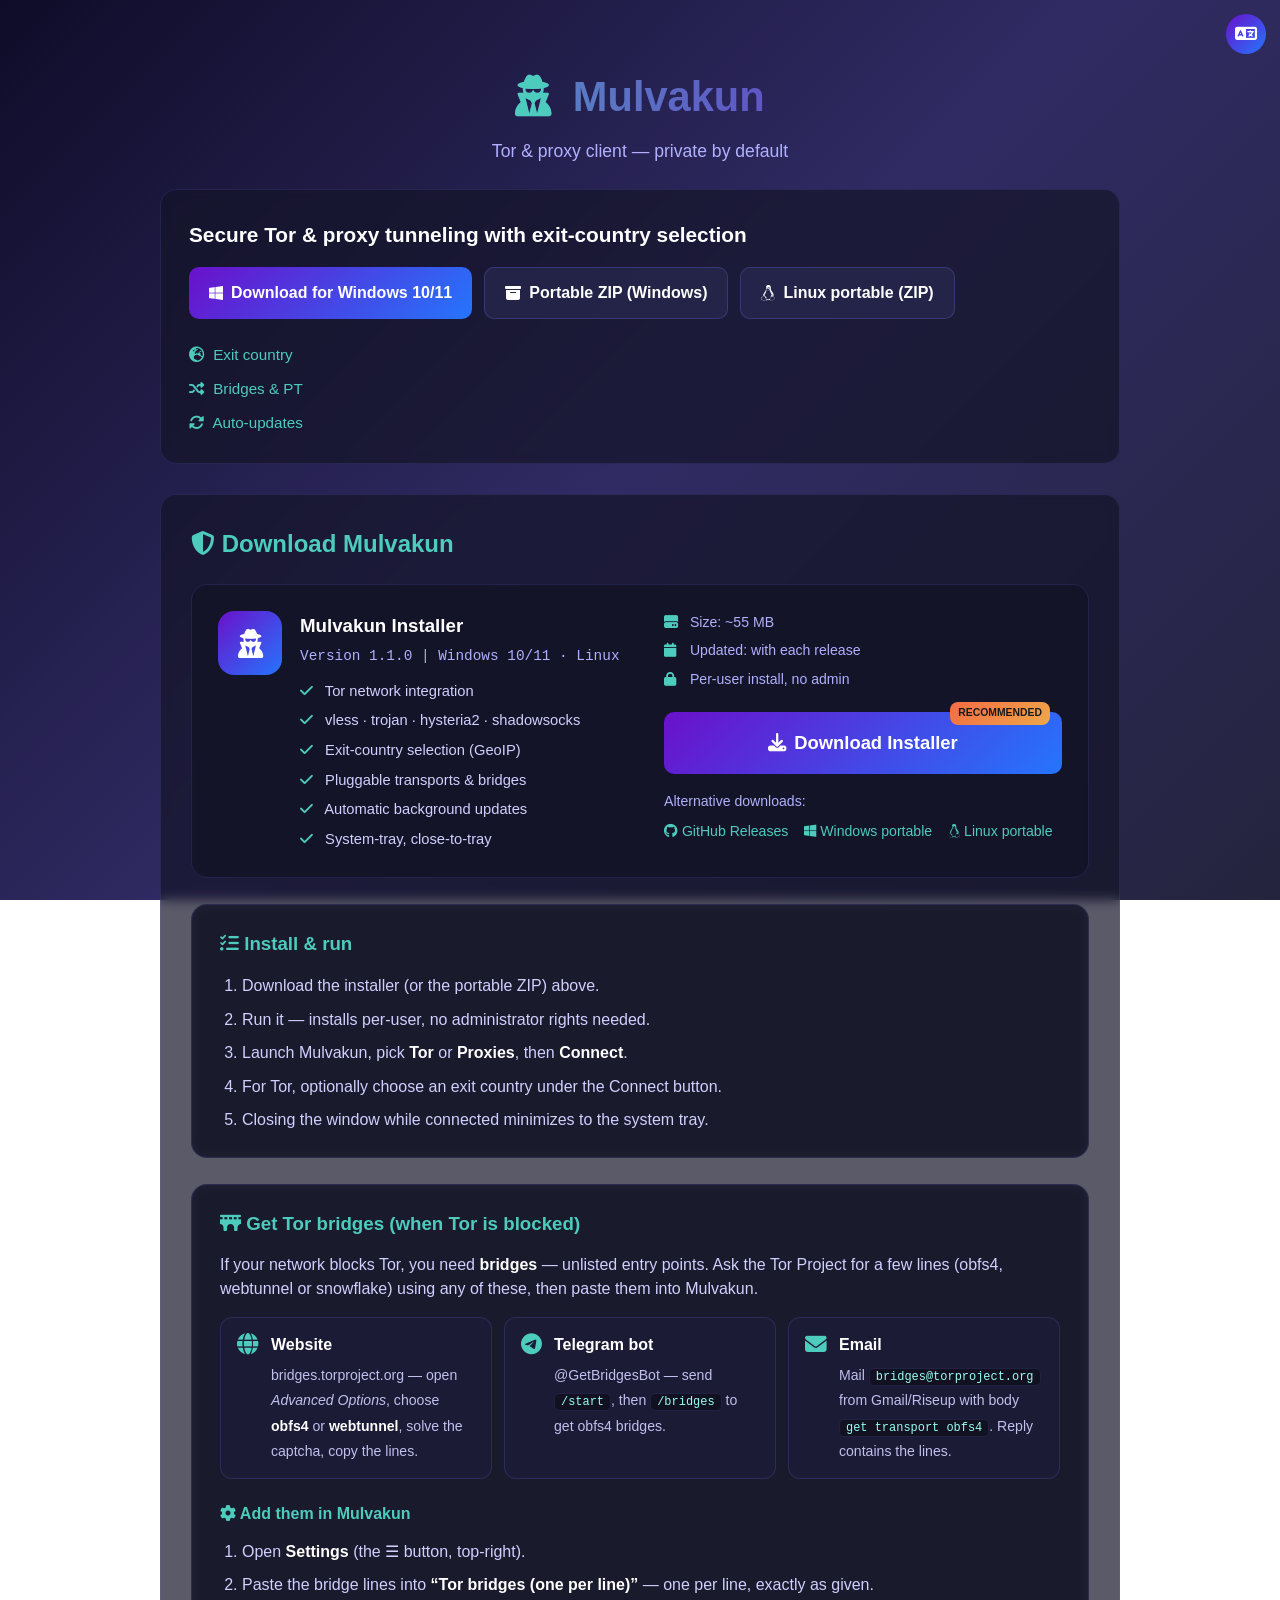
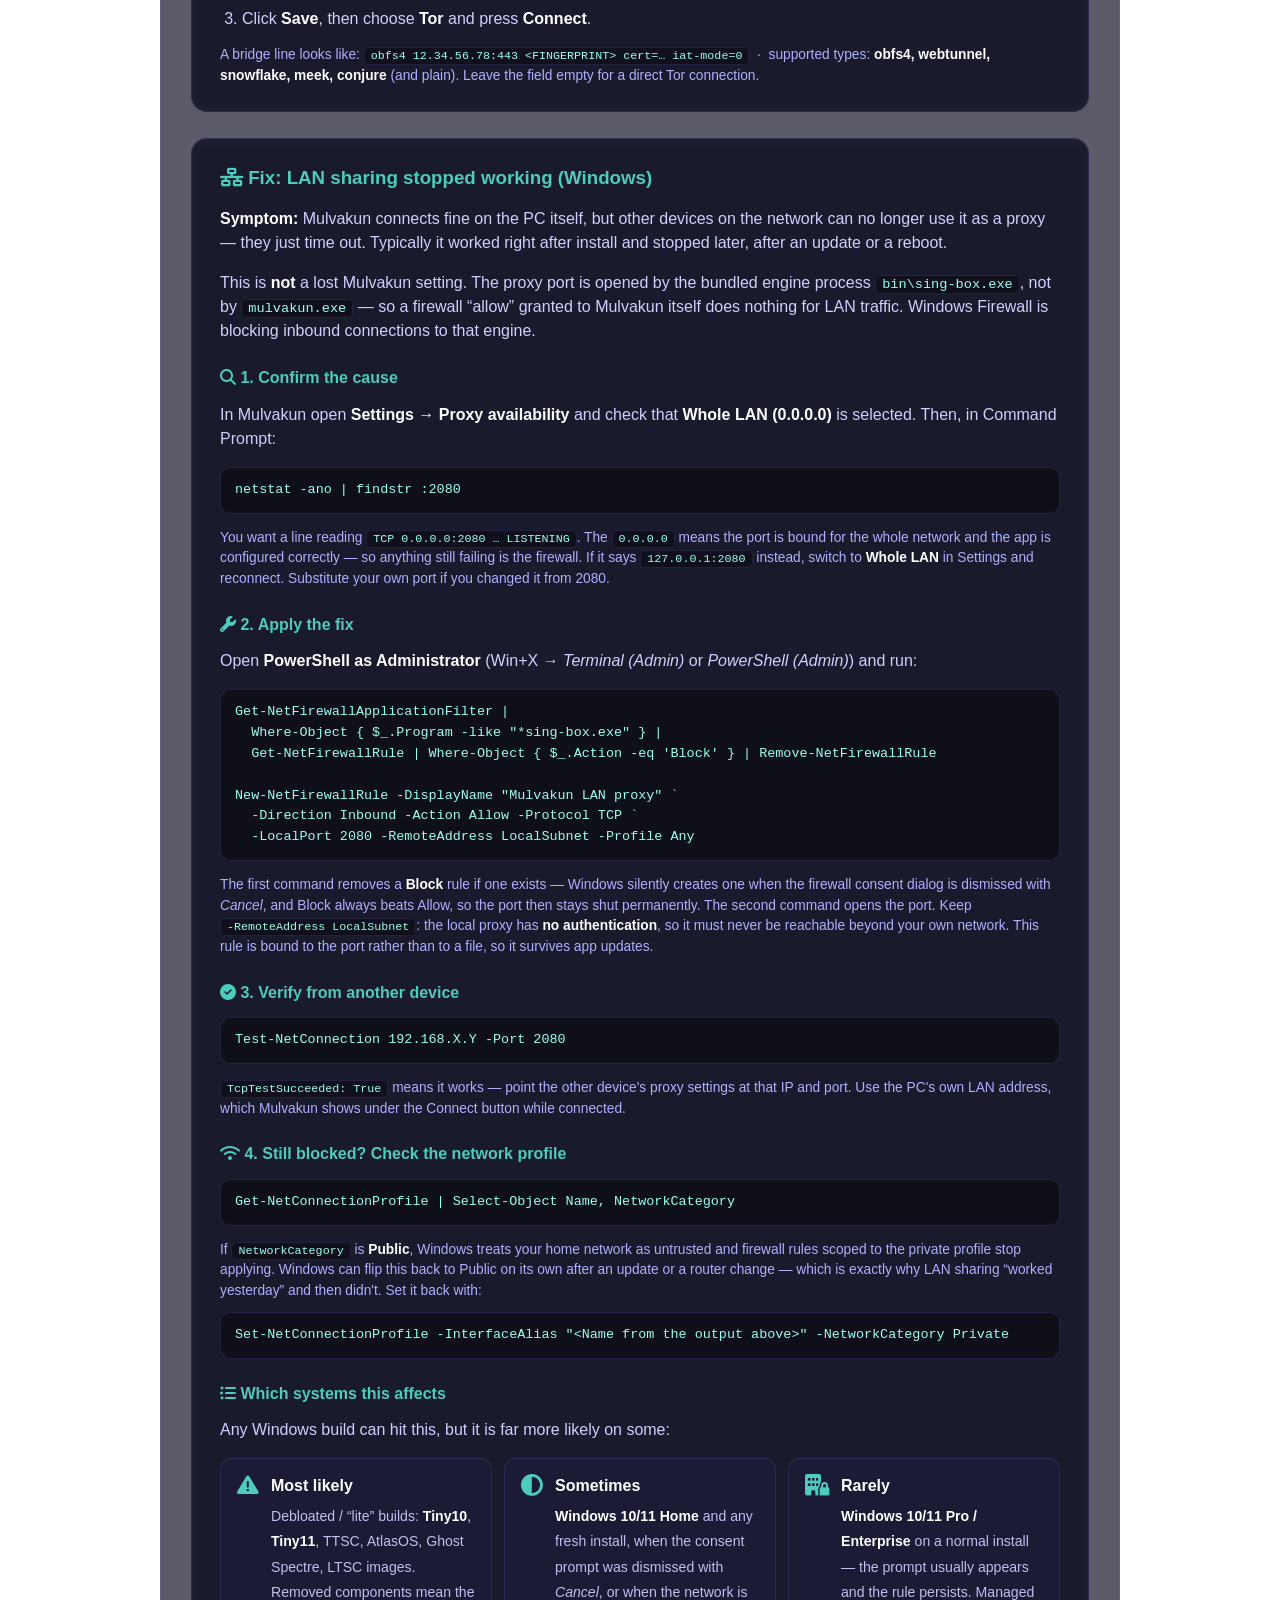
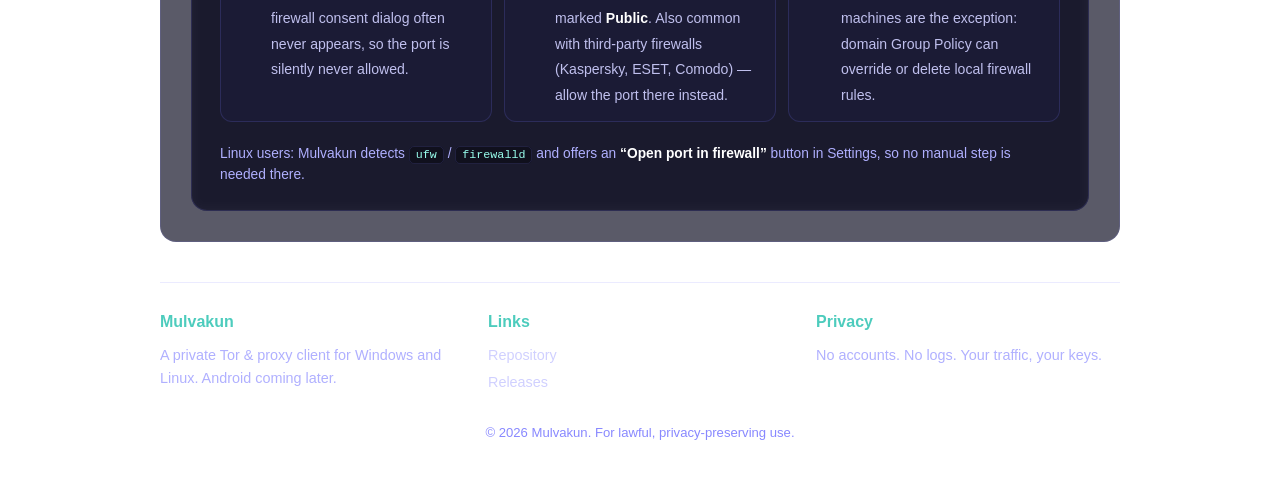
==== commit 862c6f73: "site: Windows LAN sharing firewall fix" ====
--- a/docs/index.html
+++ b/docs/index.html
@@ -146,6 +146,66 @@
                     <p class="bridges-note">A bridge line looks like:
                         <code>obfs4 12.34.56.78:443 &lt;FINGERPRINT&gt; cert=… iat-mode=0</code>
                         &nbsp;·&nbsp; supported types: <b>obfs4, webtunnel, snowflake, meek, conjure</b> (and plain). Leave the field empty for a direct Tor connection.</p>
+                </div>
+
+                <!-- LAN sharing troubleshooting (Windows Firewall) -->
+                <div class="instructions bridges lanfix">
+                    <h3><i class="fas fa-network-wired"></i> Fix: LAN sharing stopped working (Windows)</h3>
+                    <p class="bridges-intro"><b>Symptom:</b> Mulvakun connects fine on the PC itself, but other devices on the network can no longer use it as a proxy — they just time out. Typically it worked right after install and stopped later, after an update or a reboot.</p>
+
+                    <p class="bridges-intro">This is <b>not</b> a lost Mulvakun setting. The proxy port is opened by the bundled engine process <code>bin\sing-box.exe</code>, not by <code>mulvakun.exe</code> — so a firewall “allow” granted to Mulvakun itself does nothing for LAN traffic. Windows Firewall is blocking inbound connections to that engine.</p>
+
+                    <h4 class="bridges-sub"><i class="fas fa-magnifying-glass"></i> 1. Confirm the cause</h4>
+                    <p class="bridges-intro">In Mulvakun open <b>Settings → Proxy availability</b> and check that <b>Whole LAN (0.0.0.0)</b> is selected. Then, in Command Prompt:</p>
+                    <pre class="codeblock">netstat -ano | findstr :2080</pre>
+                    <p class="bridges-note">You want a line reading <code>TCP 0.0.0.0:2080 … LISTENING</code>. The <code>0.0.0.0</code> means the port is bound for the whole network and the app is configured correctly — so anything still failing is the firewall. If it says <code>127.0.0.1:2080</code> instead, switch to <b>Whole LAN</b> in Settings and reconnect. Substitute your own port if you changed it from 2080.</p>
+
+                    <h4 class="bridges-sub"><i class="fas fa-wrench"></i> 2. Apply the fix</h4>
+                    <p class="bridges-intro">Open <b>PowerShell as Administrator</b> (Win+X → <i>Terminal (Admin)</i> or <i>PowerShell (Admin)</i>) and run:</p>
+                    <pre class="codeblock">Get-NetFirewallApplicationFilter |
+  Where-Object { $_.Program -like "*sing-box.exe" } |
+  Get-NetFirewallRule | Where-Object { $_.Action -eq 'Block' } | Remove-NetFirewallRule
+
+New-NetFirewallRule -DisplayName "Mulvakun LAN proxy" `
+  -Direction Inbound -Action Allow -Protocol TCP `
+  -LocalPort 2080 -RemoteAddress LocalSubnet -Profile Any</pre>
+                    <p class="bridges-note">The first command removes a <b>Block</b> rule if one exists — Windows silently creates one when the firewall consent dialog is dismissed with <i>Cancel</i>, and Block always beats Allow, so the port then stays shut permanently. The second command opens the port. Keep <code>-RemoteAddress LocalSubnet</code>: the local proxy has <b>no authentication</b>, so it must never be reachable beyond your own network. This rule is bound to the port rather than to a file, so it survives app updates.</p>
+
+                    <h4 class="bridges-sub"><i class="fas fa-circle-check"></i> 3. Verify from another device</h4>
+                    <pre class="codeblock">Test-NetConnection 192.168.X.Y -Port 2080</pre>
+                    <p class="bridges-note"><code>TcpTestSucceeded: True</code> means it works — point the other device's proxy settings at that IP and port. Use the PC's own LAN address, which Mulvakun shows under the Connect button while connected.</p>
+
+                    <h4 class="bridges-sub"><i class="fas fa-wifi"></i> 4. Still blocked? Check the network profile</h4>
+                    <pre class="codeblock">Get-NetConnectionProfile | Select-Object Name, NetworkCategory</pre>
+                    <p class="bridges-note">If <code>NetworkCategory</code> is <b>Public</b>, Windows treats your home network as untrusted and firewall rules scoped to the private profile stop applying. Windows can flip this back to Public on its own after an update or a router change — which is exactly why LAN sharing “worked yesterday” and then didn't. Set it back with:</p>
+                    <pre class="codeblock">Set-NetConnectionProfile -InterfaceAlias "&lt;Name from the output above&gt;" -NetworkCategory Private</pre>
+
+                    <h4 class="bridges-sub"><i class="fas fa-list-ul"></i> Which systems this affects</h4>
+                    <p class="bridges-intro">Any Windows build can hit this, but it is far more likely on some:</p>
+                    <div class="bridge-methods">
+                        <div class="bridge-method nolink">
+                            <i class="fas fa-triangle-exclamation"></i>
+                            <div>
+                                <b>Most likely</b>
+                                <span>Debloated / “lite” builds: <b>Tiny10</b>, <b>Tiny11</b>, TTSC, AtlasOS, Ghost Spectre, LTSC images. Removed components mean the firewall consent dialog often never appears, so the port is silently never allowed.</span>
+                            </div>
+                        </div>
+                        <div class="bridge-method nolink">
+                            <i class="fas fa-circle-half-stroke"></i>
+                            <div>
+                                <b>Sometimes</b>
+                                <span><b>Windows 10/11 Home</b> and any fresh install, when the consent prompt was dismissed with <i>Cancel</i>, or when the network is marked <b>Public</b>. Also common with third-party firewalls (Kaspersky, ESET, Comodo) — allow the port there instead.</span>
+                            </div>
+                        </div>
+                        <div class="bridge-method nolink">
+                            <i class="fas fa-building-lock"></i>
+                            <div>
+                                <b>Rarely</b>
+                                <span><b>Windows 10/11 Pro / Enterprise</b> on a normal install — the prompt usually appears and the rule persists. Managed machines are the exception: domain Group Policy can override or delete local firewall rules.</span>
+                            </div>
+                        </div>
+                    </div>
+                    <p class="bridges-note">Linux users: Mulvakun detects <code>ufw</code> / <code>firewalld</code> and offers an <b>“Open port in firewall”</b> button in Settings, so no manual step is needed there.</p>
                 </div>
             </div>
         </main>
--- a/docs/css/style.css
+++ b/docs/css/style.css
@@ -120,3 +120,59 @@
     header h1 { font-size: 2rem; }
     .banner-content { flex-direction: column; align-items: flex-start; }
 }
+
+/* Tor bridges section */
+.bridges-intro { color: #d0d0ff; margin-bottom: 16px; line-height: 1.5; }
+.bridges b { color: #fff; }
+.bridge-methods { display: grid; gap: 12px; margin-bottom: 22px; }
+@media (min-width: 720px) { .bridge-methods { grid-template-columns: repeat(3, 1fr); } }
+.bridge-method {
+    display: flex; gap: 12px; align-items: flex-start;
+    padding: 14px 16px; text-decoration: none;
+    background: rgba(30, 30, 60, 0.6);
+    border: 1px solid rgba(120, 120, 255, 0.18);
+    border-radius: 12px;
+    transition: border-color .15s ease, transform .1s ease, background .15s ease;
+}
+.bridge-method:hover { border-color: #4dccbd; transform: translateY(-2px); background: rgba(40, 40, 75, 0.7); }
+.bridge-method > i { color: #4dccbd; font-size: 1.35rem; margin-top: 2px; flex: 0 0 auto; }
+.bridge-method b { display: block; color: #fff; margin-bottom: 4px; }
+.bridge-method span { color: #c0c0ee; font-size: 0.88rem; line-height: 1.45; }
+.bridges-sub { color: #4dccbd; margin: 6px 0 12px; }
+.bridges-note { color: #b0b0ff; font-size: 0.86rem; margin-top: 14px; line-height: 1.5; }
+.bridges code, .bridges-note code {
+    font-family: ui-monospace, "Cascadia Code", Menlo, Consolas, monospace;
+    background: rgba(0, 0, 0, 0.35);
+    border: 1px solid rgba(120, 120, 255, 0.15);
+    border-radius: 5px; padding: 1px 6px; font-size: 0.85em; color: #9fe;
+    white-space: nowrap;
+}
+
+/* LAN-sharing fix: multi-line command blocks + non-clickable info cards */
+.codeblock {
+    font-family: ui-monospace, "Cascadia Code", Menlo, Consolas, monospace;
+    background: rgba(0, 0, 0, 0.42);
+    border: 1px solid rgba(120, 120, 255, 0.18);
+    border-radius: 10px;
+    padding: 12px 14px; margin: 10px 0 4px;
+    font-size: 0.84rem; line-height: 1.55; color: #9fe;
+    overflow-x: auto; white-space: pre;
+    -webkit-user-select: all; user-select: all;
+}
+/* Reuse the bridge-method card layout for plain (non-link) blocks. */
+.bridge-method.nolink { cursor: default; }
+.bridge-method.nolink:hover {
+    border-color: rgba(120, 120, 255, 0.18);
+    transform: none;
+    background: rgba(30, 30, 60, 0.6);
+}
+.lanfix h4 { margin-top: 22px; }
+/* .bridge-method b is display:block for the card title; bold used INSIDE the
+   body text must stay inline or every emphasis breaks onto its own line. */
+.bridge-method span b { display: inline; margin-bottom: 0; }
+/* On a phone a horizontally-scrolling command block hides the tail of the line
+   and most people never notice the scrollbar. Wrap instead — the text itself is
+   unchanged, so select-all + copy still yields a valid command. */
+@media (max-width: 640px) {
+    .codeblock { white-space: pre-wrap; overflow-wrap: break-word; }
+}
